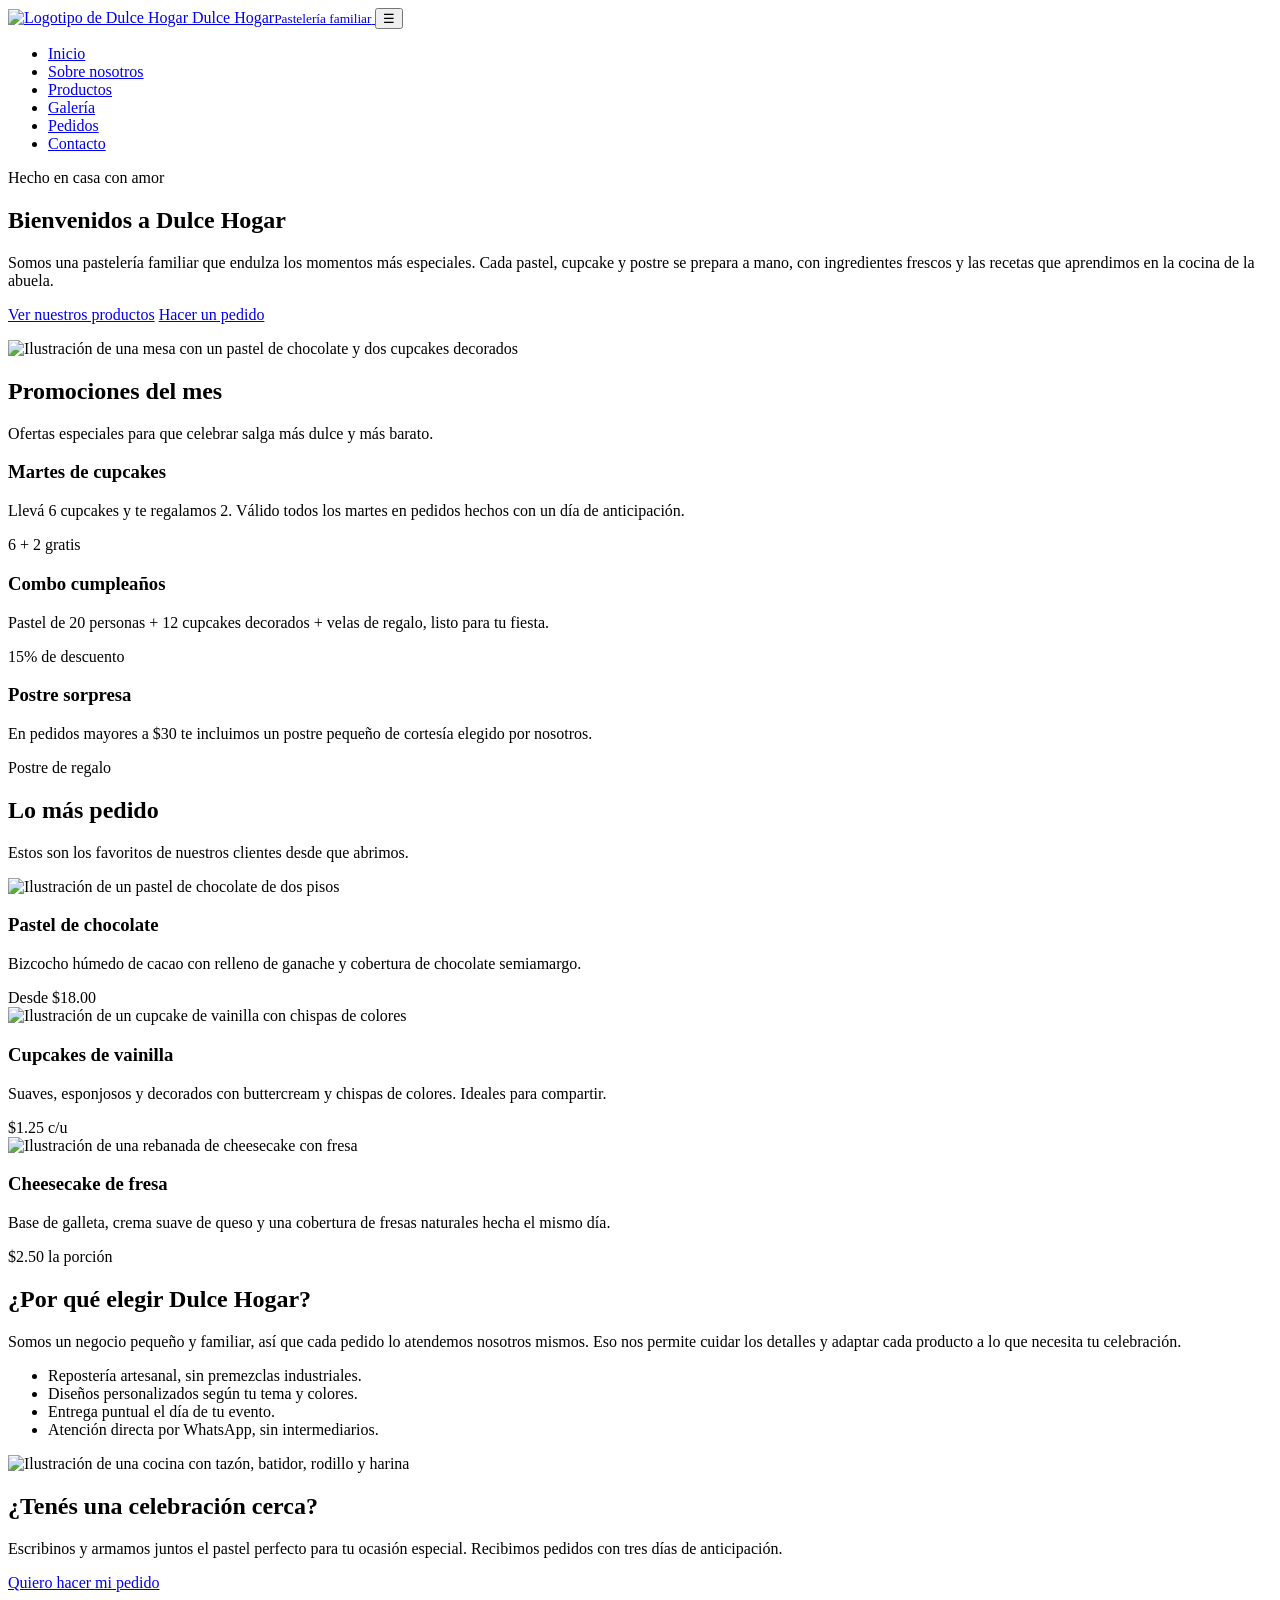
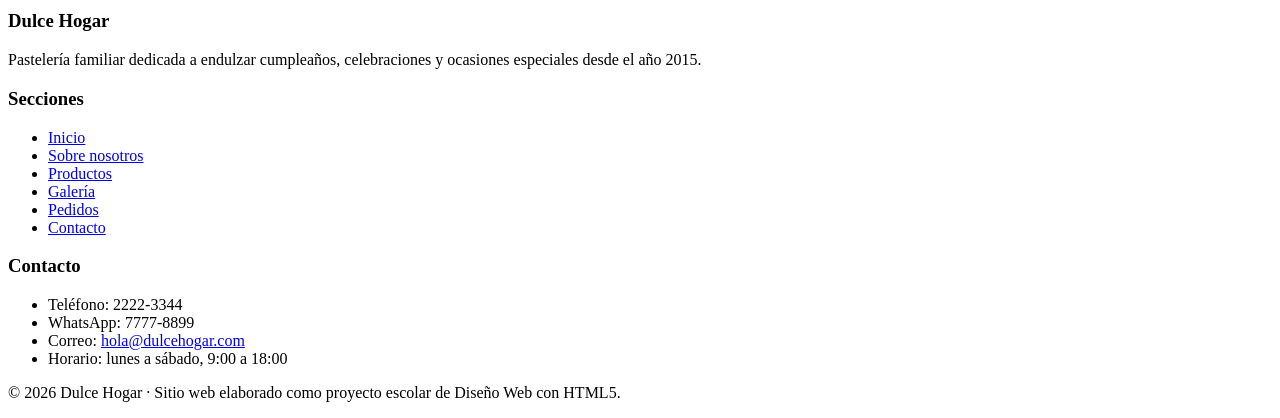
==== index.html @ d5874c00 "Add files via upload" ====
<!DOCTYPE html>
<html lang="es">
<head>
  <meta charset="UTF-8">
  <meta name="viewport" content="width=device-width, initial-scale=1.0">
  <title>Dulce Hogar | Pastelería familiar</title>
  <meta name="description" content="Dulce Hogar es una pastelería familiar que elabora pasteles, cupcakes y postres artesanales para cumpleaños, celebraciones y ocasiones especiales.">
  <meta name="author" content="Dulce Hogar">
  <link rel="icon" href="img/logo.svg" type="image/svg+xml">
  <link rel="preconnect" href="https://fonts.googleapis.com">
  <link rel="preconnect" href="https://fonts.gstatic.com" crossorigin>
  <link href="https://fonts.googleapis.com/css2?family=Nunito:wght@400;600;800&family=Playfair+Display:wght@600;700&display=swap" rel="stylesheet">
  <link rel="stylesheet" href="css/estilos.css">
</head>

<body>
  <!-- ===================== ENCABEZADO ===================== -->
  <header class="encabezado">
    <div class="contenedor barra">
      <a class="logo" href="index.html">
        <img src="img/logo.svg" alt="Logotipo de Dulce Hogar">
        <span>Dulce Hogar<small>Pastelería familiar</small></span>
      </a>

      <button class="boton-menu" type="button" aria-label="Abrir menú" aria-expanded="false" aria-controls="menu-principal">&#9776;</button>

      <nav aria-label="Menú principal">
        <ul class="menu" id="menu-principal">
          <li><a class="activo" href="index.html">Inicio</a></li>
          <li><a href="nosotros.html">Sobre nosotros</a></li>
          <li><a href="productos.html">Productos</a></li>
          <li><a href="galeria.html">Galería</a></li>
          <li><a href="pedidos.html">Pedidos</a></li>
          <li><a href="contacto.html">Contacto</a></li>
        </ul>
      </nav>
    </div>
  </header>

  <main>
    <!-- ===================== PORTADA / BIENVENIDA ===================== -->
    <section class="portada">
      <div class="contenedor">
        <div class="portada-texto">
          <span class="etiqueta">Hecho en casa con amor</span>
          <h1>Bienvenidos a Dulce Hogar</h1>
          <p>Somos una pastelería familiar que endulza los momentos más especiales.
             Cada pastel, cupcake y postre se prepara a mano, con ingredientes frescos
             y las recetas que aprendimos en la cocina de la abuela.</p>
          <p>
            <a class="boton" href="productos.html">Ver nuestros productos</a>
            <a class="boton secundario" href="pedidos.html">Hacer un pedido</a>
          </p>
        </div>
      </div>
      <img class="portada-imagen" src="img/hero.svg" alt="Ilustración de una mesa con un pastel de chocolate y dos cupcakes decorados">
    </section>

    <!-- ===================== PROMOCIONES ===================== -->
    <section class="seccion" id="promociones">
      <div class="contenedor">
        <div class="seccion-titulo">
          <h2>Promociones del mes</h2>
          <p>Ofertas especiales para que celebrar salga más dulce y más barato.</p>
        </div>

        <div class="rejilla">
          <article class="tarjeta">
            <div class="tarjeta-cuerpo">
              <h3>Martes de cupcakes</h3>
              <p>Llevá 6 cupcakes y te regalamos 2. Válido todos los martes en pedidos hechos con un día de anticipación.</p>
              <span class="precio">6 + 2 gratis</span>
            </div>
          </article>

          <article class="tarjeta">
            <div class="tarjeta-cuerpo">
              <h3>Combo cumpleaños</h3>
              <p>Pastel de 20 personas + 12 cupcakes decorados + velas de regalo, listo para tu fiesta.</p>
              <span class="precio">15% de descuento</span>
            </div>
          </article>

          <article class="tarjeta">
            <div class="tarjeta-cuerpo">
              <h3>Postre sorpresa</h3>
              <p>En pedidos mayores a $30 te incluimos un postre pequeño de cortesía elegido por nosotros.</p>
              <span class="precio">Postre de regalo</span>
            </div>
          </article>
        </div>
      </div>
    </section>

    <!-- ===================== PRODUCTOS DESTACADOS ===================== -->
    <section class="seccion alterna" id="destacados">
      <div class="contenedor">
        <div class="seccion-titulo">
          <h2>Lo más pedido</h2>
          <p>Estos son los favoritos de nuestros clientes desde que abrimos.</p>
        </div>

        <div class="rejilla">
          <article class="tarjeta">
            <img src="img/pastel-chocolate.svg" alt="Ilustración de un pastel de chocolate de dos pisos">
            <div class="tarjeta-cuerpo">
              <h3>Pastel de chocolate</h3>
              <p>Bizcocho húmedo de cacao con relleno de ganache y cobertura de chocolate semiamargo.</p>
              <span class="precio">Desde $18.00</span>
            </div>
          </article>

          <article class="tarjeta">
            <img src="img/cupcake-vainilla.svg" alt="Ilustración de un cupcake de vainilla con chispas de colores">
            <div class="tarjeta-cuerpo">
              <h3>Cupcakes de vainilla</h3>
              <p>Suaves, esponjosos y decorados con buttercream y chispas de colores. Ideales para compartir.</p>
              <span class="precio">$1.25 c/u</span>
            </div>
          </article>

          <article class="tarjeta">
            <img src="img/postre-cheesecake.svg" alt="Ilustración de una rebanada de cheesecake con fresa">
            <div class="tarjeta-cuerpo">
              <h3>Cheesecake de fresa</h3>
              <p>Base de galleta, crema suave de queso y una cobertura de fresas naturales hecha el mismo día.</p>
              <span class="precio">$2.50 la porción</span>
            </div>
          </article>
        </div>
      </div>
    </section>

    <!-- ===================== POR QUÉ ELEGIRNOS ===================== -->
    <section class="seccion">
      <div class="contenedor dos-columnas">
        <div>
          <h2>¿Por qué elegir Dulce Hogar?</h2>
          <p>Somos un negocio pequeño y familiar, así que cada pedido lo atendemos
             nosotros mismos. Eso nos permite cuidar los detalles y adaptar cada
             producto a lo que necesita tu celebración.</p>
          <ul class="ventajas">
            <li>Repostería artesanal, sin premezclas industriales.</li>
            <li>Diseños personalizados según tu tema y colores.</li>
            <li>Entrega puntual el día de tu evento.</li>
            <li>Atención directa por WhatsApp, sin intermediarios.</li>
          </ul>
        </div>
        <img src="img/cocina.svg" alt="Ilustración de una cocina con tazón, batidor, rodillo y harina">
      </div>
    </section>

    <!-- ===================== LLAMADO A LA ACCIÓN ===================== -->
    <section class="franja">
      <div class="contenedor">
        <h2>¿Tenés una celebración cerca?</h2>
        <p>Escribinos y armamos juntos el pastel perfecto para tu ocasión especial.
           Recibimos pedidos con tres días de anticipación.</p>
        <p><a class="boton" href="pedidos.html">Quiero hacer mi pedido</a></p>
      </div>
    </section>
  </main>

  <!-- ===================== PIE DE PÁGINA ===================== -->
  <footer class="pie">
    <div class="contenedor pie-rejilla">
      <div>
        <h3>Dulce Hogar</h3>
        <p>Pastelería familiar dedicada a endulzar cumpleaños, celebraciones
           y ocasiones especiales desde el año 2015.</p>
      </div>
      <div>
        <h3>Secciones</h3>
        <ul>
          <li><a href="index.html">Inicio</a></li>
          <li><a href="nosotros.html">Sobre nosotros</a></li>
          <li><a href="productos.html">Productos</a></li>
          <li><a href="galeria.html">Galería</a></li>
          <li><a href="pedidos.html">Pedidos</a></li>
          <li><a href="contacto.html">Contacto</a></li>
        </ul>
      </div>
      <div>
        <h3>Contacto</h3>
        <ul>
          <li>Teléfono: 2222-3344</li>
          <li>WhatsApp: 7777-8899</li>
          <li>Correo: <a href="mailto:hola@dulcehogar.com">hola@dulcehogar.com</a></li>
          <li>Horario: lunes a sábado, 9:00 a 18:00</li>
        </ul>
      </div>
    </div>
    <p class="pie-final">&copy; 2026 Dulce Hogar &middot; Sitio web elaborado como proyecto escolar de Diseño Web con HTML5.</p>
  </footer>

  <script src="js/menu.js"></script>
</body>
</html>
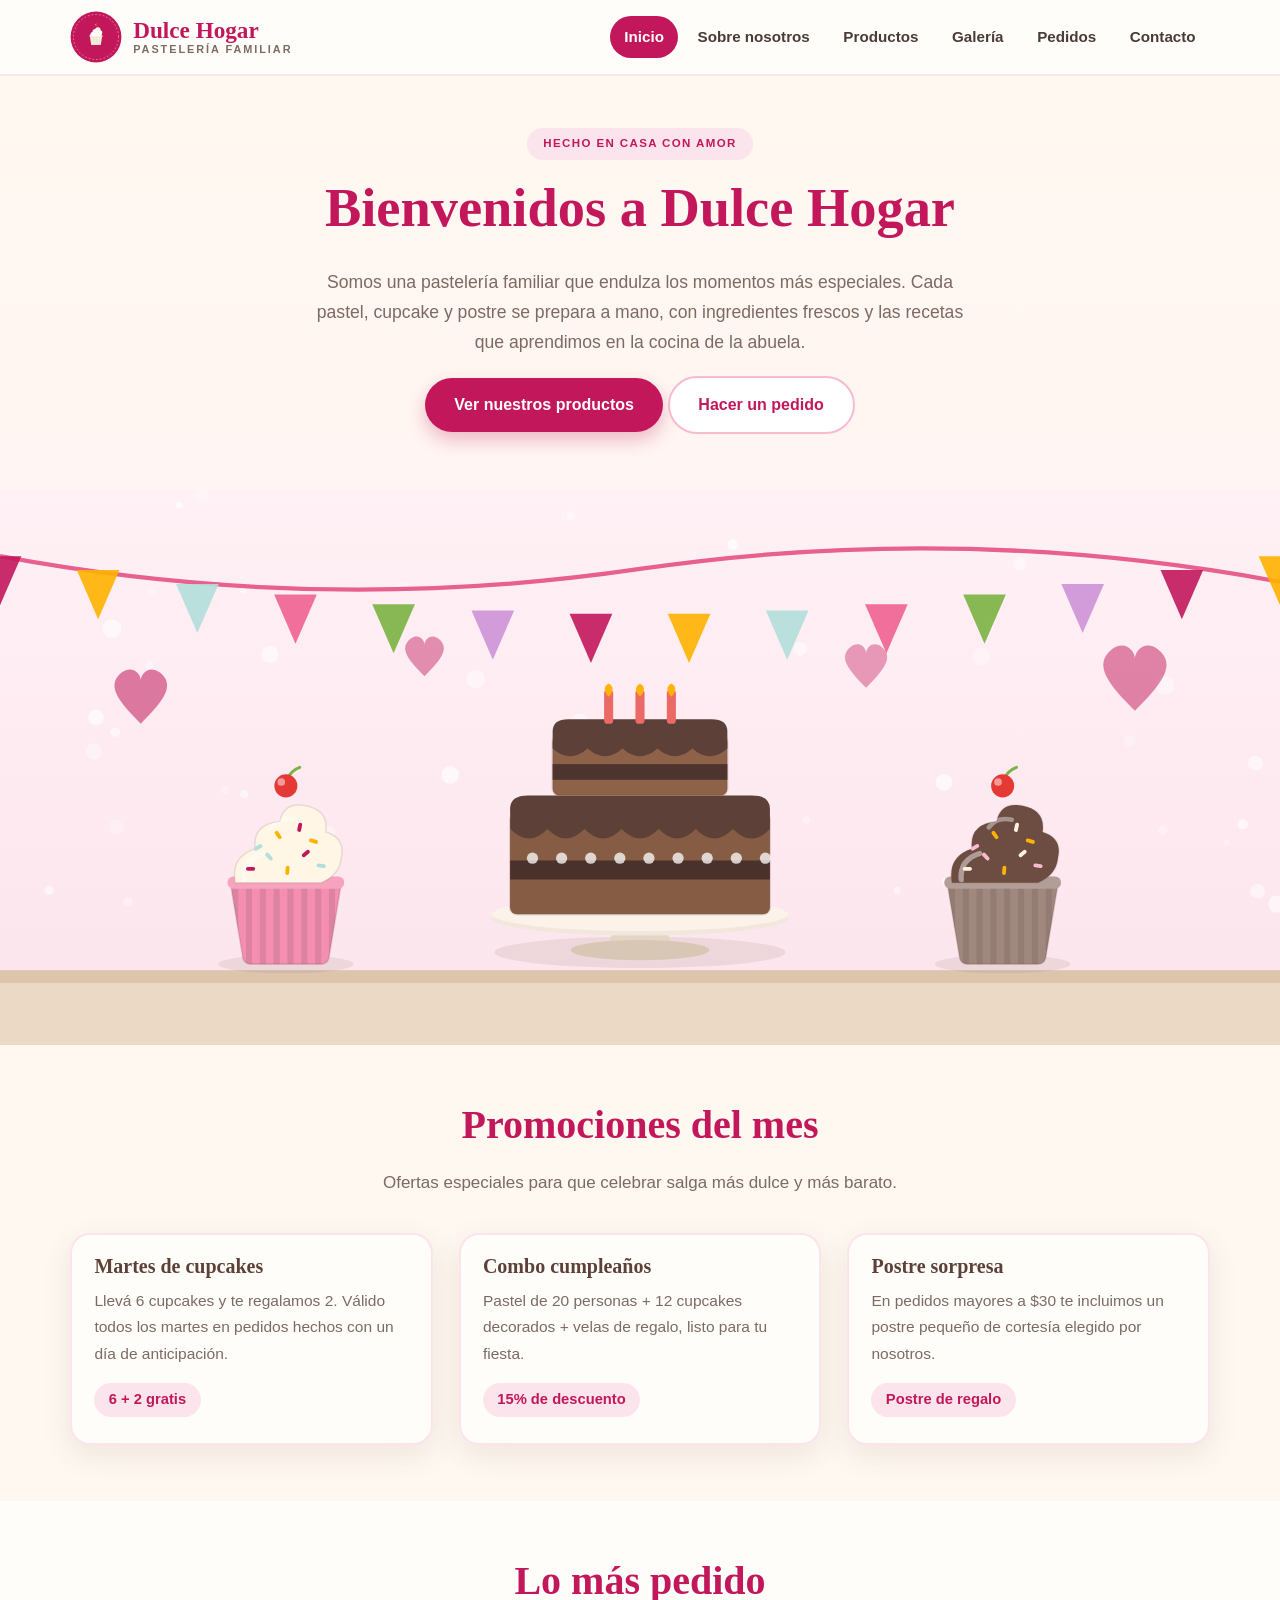
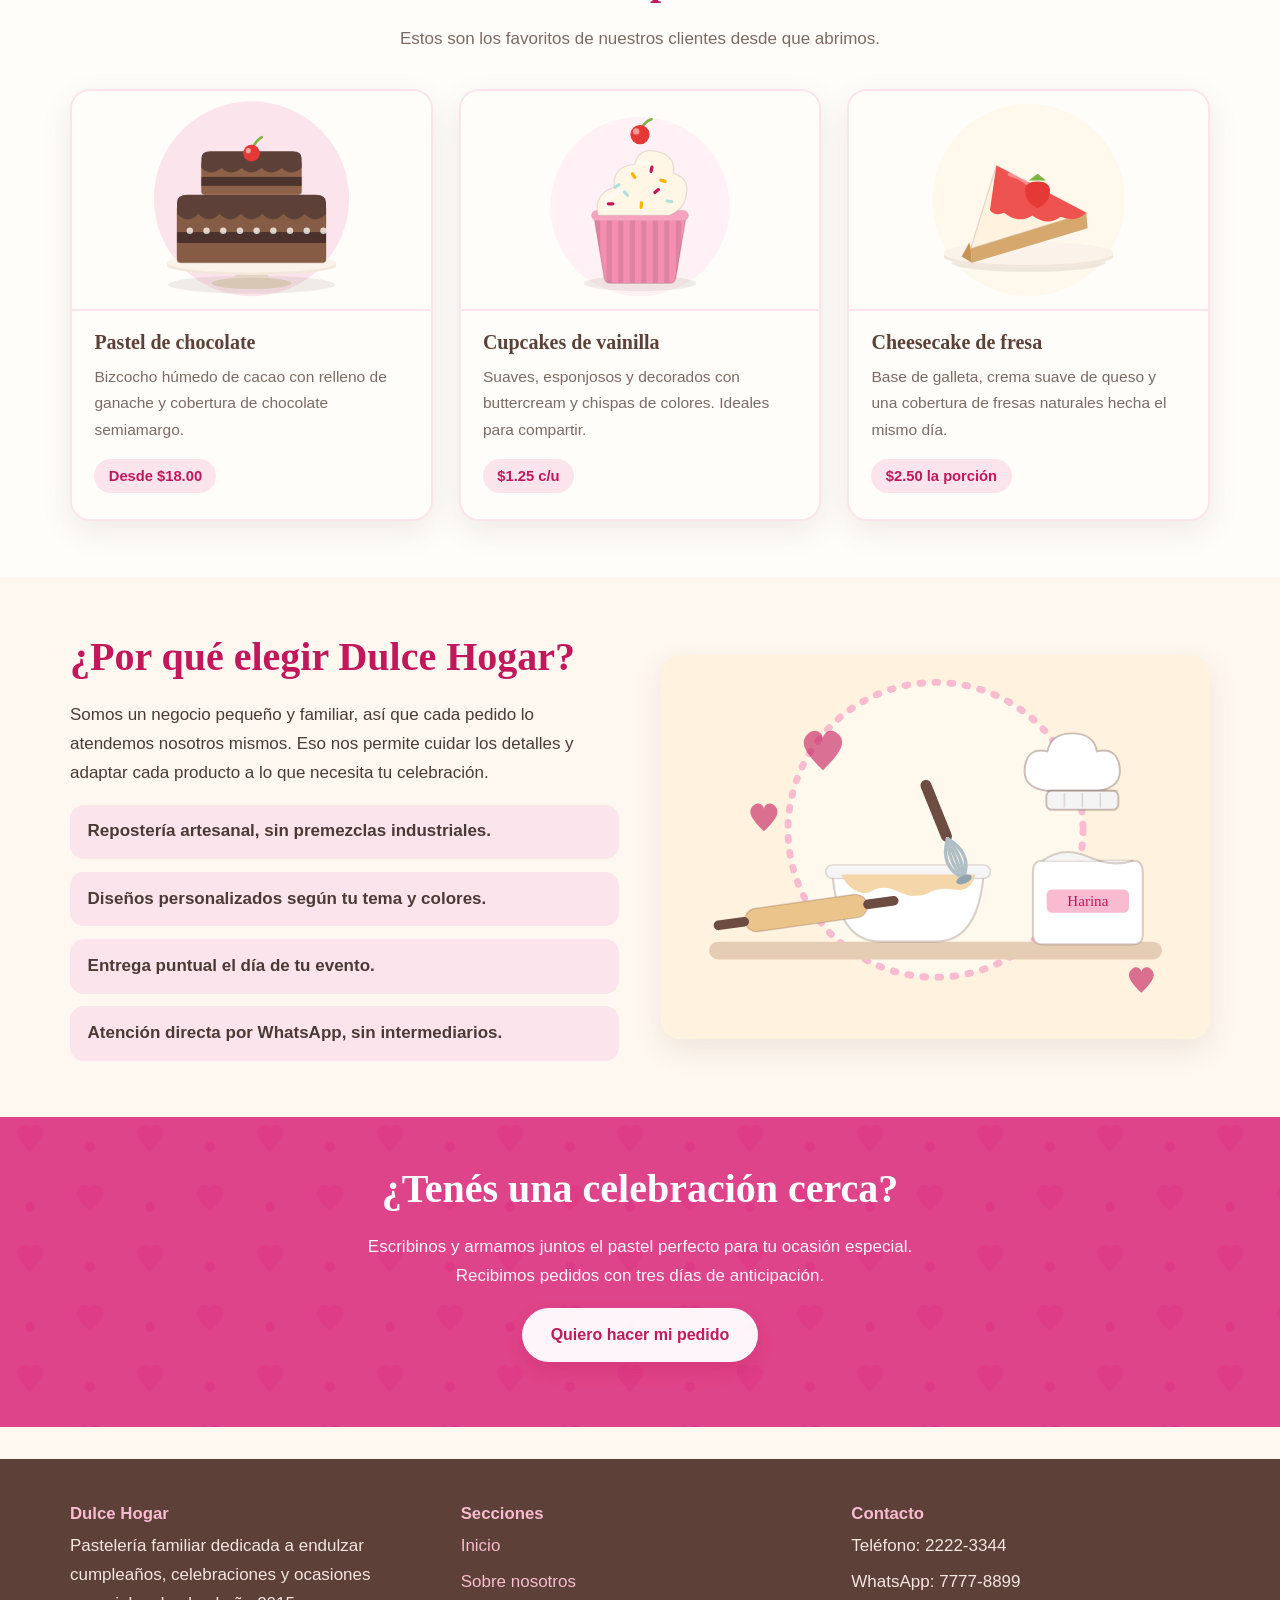
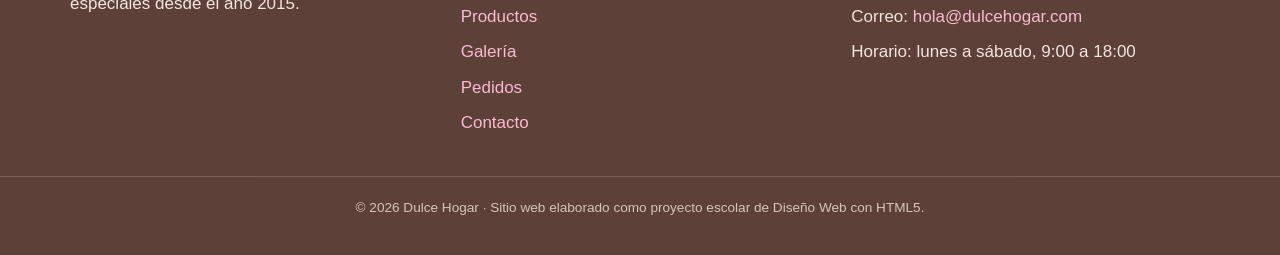
==== commit 26d709e8: "Add files via upload" ====
--- a/index.html
+++ b/index.html
@@ -6,11 +6,562 @@
   <title>Dulce Hogar | Pastelería familiar</title>
   <meta name="description" content="Dulce Hogar es una pastelería familiar que elabora pasteles, cupcakes y postres artesanales para cumpleaños, celebraciones y ocasiones especiales.">
   <meta name="author" content="Dulce Hogar">
-  <link rel="icon" href="img/logo.svg" type="image/svg+xml">
+  <link rel="icon" href="[data-uri]" type="image/svg+xml">
   <link rel="preconnect" href="https://fonts.googleapis.com">
   <link rel="preconnect" href="https://fonts.gstatic.com" crossorigin>
   <link href="https://fonts.googleapis.com/css2?family=Nunito:wght@400;600;800&family=Playfair+Display:wght@600;700&display=swap" rel="stylesheet">
-  <link rel="stylesheet" href="css/estilos.css">
+  <style>
+/* ============================================================
+   Dulce Hogar - Pastelería familiar
+   Hoja de estilos principal
+   ============================================================ */
+
+:root {
+  --rosa: #c2185b;
+  --rosa-medio: #e8608f;
+  --rosa-claro: #f8bbd0;
+  --rosa-palo: #fce4ec;
+  --crema: #fff8f0;
+  --crema-fuerte: #ffe9cf;
+  --cafe: #5d4037;
+  --texto: #4a3b36;
+  --texto-suave: #7c6a63;
+  --blanco: #fffdfa;
+  --verde: #7cb342;
+  --sombra: 0 10px 30px rgba(93, 64, 55, 0.10);
+  --sombra-fuerte: 0 18px 40px rgba(93, 64, 55, 0.18);
+  --radio: 20px;
+}
+
+/* ---------- Base ---------- */
+* { box-sizing: border-box; }
+
+html { scroll-behavior: smooth; }
+
+body {
+  margin: 0;
+  font-family: "Nunito", "Segoe UI", Arial, sans-serif;
+  color: var(--texto);
+  background: var(--crema);
+  line-height: 1.7;
+  font-size: 17px;
+}
+
+h1, h2, h3 {
+  font-family: "Playfair Display", Georgia, "Times New Roman", serif;
+  color: var(--rosa);
+  line-height: 1.2;
+  margin: 0 0 .5em;
+}
+
+h1 { font-size: clamp(2.1rem, 5vw, 3.4rem); }
+h2 { font-size: clamp(1.7rem, 3.6vw, 2.5rem); }
+h3 { font-size: 1.25rem; color: var(--cafe); }
+
+p { margin: 0 0 1em; }
+
+a { color: var(--rosa); }
+
+img { max-width: 100%; display: block; }
+
+.contenedor {
+  width: min(1140px, 92%);
+  margin-inline: auto;
+}
+
+/* ---------- Encabezado y navegación ---------- */
+.encabezado {
+  position: sticky;
+  top: 0;
+  z-index: 50;
+  background: rgba(255, 253, 250, .95);
+  backdrop-filter: blur(6px);
+  border-bottom: 2px solid var(--rosa-palo);
+}
+
+.barra {
+  display: flex;
+  align-items: center;
+  justify-content: space-between;
+  gap: 1rem;
+  padding: .7rem 0;
+}
+
+.logo {
+  display: flex;
+  align-items: center;
+  gap: .7rem;
+  text-decoration: none;
+  color: var(--rosa);
+}
+
+.logo img { width: 52px; height: 52px; }
+
+.logo span {
+  font-family: "Playfair Display", Georgia, serif;
+  font-size: 1.45rem;
+  font-weight: 700;
+  line-height: 1.1;
+}
+
+.logo small {
+  display: block;
+  font-family: "Nunito", sans-serif;
+  font-size: .68rem;
+  letter-spacing: .18em;
+  text-transform: uppercase;
+  color: var(--texto-suave);
+  font-weight: 700;
+}
+
+.menu {
+  list-style: none;
+  display: flex;
+  gap: .3rem;
+  margin: 0;
+  padding: 0;
+}
+
+.menu a {
+  display: block;
+  padding: .5rem .9rem;
+  border-radius: 999px;
+  text-decoration: none;
+  color: var(--texto);
+  font-weight: 700;
+  font-size: .95rem;
+  transition: background .2s, color .2s;
+}
+
+.menu a:hover { background: var(--rosa-palo); color: var(--rosa); }
+
+.menu a.activo { background: var(--rosa); color: #fff; }
+
+.boton-menu {
+  display: none;
+  background: var(--rosa-palo);
+  border: none;
+  border-radius: 12px;
+  padding: .55rem .8rem;
+  font-size: 1.4rem;
+  color: var(--rosa);
+  cursor: pointer;
+  line-height: 1;
+}
+
+/* ---------- Botones ---------- */
+.boton {
+  display: inline-block;
+  background: var(--rosa);
+  color: #fff;
+  text-decoration: none;
+  font-weight: 800;
+  padding: .85rem 1.8rem;
+  border-radius: 999px;
+  border: none;
+  cursor: pointer;
+  font-size: 1rem;
+  font-family: inherit;
+  box-shadow: 0 8px 18px rgba(194, 24, 91, .28);
+  transition: transform .2s, box-shadow .2s, background .2s;
+}
+
+.boton:hover { transform: translateY(-3px); box-shadow: 0 12px 24px rgba(194, 24, 91, .35); }
+
+.boton.secundario {
+  background: #fff;
+  color: var(--rosa);
+  border: 2px solid var(--rosa-claro);
+  box-shadow: none;
+}
+
+.boton.secundario:hover { background: var(--rosa-palo); }
+
+/* ---------- Portada ---------- */
+.portada {
+  position: relative;
+  background: linear-gradient(180deg, var(--crema) 0%, #fff1f5 100%);
+  padding: 3.2rem 0 0;
+  text-align: center;
+}
+
+.portada-texto {
+  max-width: 660px;
+  margin-inline: auto;
+  padding-bottom: 2.4rem;
+}
+
+.portada-imagen {
+  width: 100%;
+  height: auto;
+  display: block;
+}
+
+.portada-texto p { font-size: 1.1rem; color: var(--texto-suave); }
+
+.etiqueta {
+  display: inline-block;
+  background: var(--rosa-palo);
+  color: var(--rosa);
+  font-weight: 800;
+  letter-spacing: .12em;
+  text-transform: uppercase;
+  font-size: .72rem;
+  padding: .4rem 1rem;
+  border-radius: 999px;
+  margin-bottom: 1rem;
+}
+
+/* ---------- Cabecera interna de página ---------- */
+.cabecera-pagina {
+  background: url("[data-uri]") repeat, var(--crema-fuerte);
+  padding: 3rem 0 2.6rem;
+  text-align: center;
+  border-bottom: 2px solid var(--rosa-palo);
+}
+
+.cabecera-pagina p {
+  max-width: 640px;
+  margin-inline: auto;
+  color: var(--texto-suave);
+}
+
+/* ---------- Secciones ---------- */
+.seccion { padding: 3.5rem 0; }
+
+.seccion.alterna { background: var(--blanco); }
+
+.seccion-titulo { text-align: center; margin-bottom: 2.2rem; }
+
+.seccion-titulo p {
+  max-width: 620px;
+  margin-inline: auto;
+  color: var(--texto-suave);
+}
+
+/* ---------- Rejillas y tarjetas ---------- */
+.rejilla {
+  display: grid;
+  grid-template-columns: repeat(auto-fit, minmax(260px, 1fr));
+  gap: 1.6rem;
+}
+
+.rejilla-2 { grid-template-columns: repeat(auto-fit, minmax(300px, 1fr)); }
+
+.tarjeta {
+  background: var(--blanco);
+  border: 2px solid var(--rosa-palo);
+  border-radius: var(--radio);
+  overflow: hidden;
+  box-shadow: var(--sombra);
+  transition: transform .25s, box-shadow .25s;
+  display: flex;
+  flex-direction: column;
+}
+
+.tarjeta:hover { transform: translateY(-6px); box-shadow: var(--sombra-fuerte); }
+
+.tarjeta img {
+  width: 100%;
+  height: 220px;
+  object-fit: contain;
+  background: var(--blanco);
+  border-bottom: 2px solid var(--rosa-palo);
+}
+
+.tarjeta-cuerpo { padding: 1.2rem 1.4rem 1.6rem; flex: 1; }
+
+.tarjeta-cuerpo p { color: var(--texto-suave); font-size: .97rem; }
+
+.precio {
+  display: inline-block;
+  background: var(--rosa-palo);
+  color: var(--rosa);
+  font-weight: 800;
+  padding: .3rem .9rem;
+  border-radius: 999px;
+  font-size: .92rem;
+}
+
+/* ---------- Bloque de texto + imagen ---------- */
+.dos-columnas {
+  display: grid;
+  grid-template-columns: repeat(auto-fit, minmax(310px, 1fr));
+  gap: 2.6rem;
+  align-items: center;
+}
+
+.dos-columnas img { border-radius: var(--radio); box-shadow: var(--sombra); }
+
+/* ---------- Lista de ventajas ---------- */
+.ventajas {
+  list-style: none;
+  padding: 0;
+  margin: 0;
+  display: grid;
+  gap: .8rem;
+}
+
+.ventajas li {
+  background: var(--rosa-palo);
+  border-radius: 14px;
+  padding: .8rem 1.1rem;
+  font-weight: 600;
+}
+
+/* ---------- Pasos numerados ---------- */
+.pasos {
+  list-style: none;
+  counter-reset: paso;
+  padding: 0;
+  margin: 0;
+  display: grid;
+  grid-template-columns: repeat(auto-fit, minmax(240px, 1fr));
+  gap: 1.4rem;
+}
+
+.pasos li {
+  counter-increment: paso;
+  background: var(--blanco);
+  border: 2px solid var(--rosa-palo);
+  border-radius: var(--radio);
+  padding: 2.6rem 1.4rem 1.4rem;
+  position: relative;
+  box-shadow: var(--sombra);
+}
+
+.pasos li::before {
+  content: counter(paso);
+  position: absolute;
+  top: -22px;
+  left: 1.2rem;
+  width: 46px;
+  height: 46px;
+  display: grid;
+  place-items: center;
+  background: var(--rosa);
+  color: #fff;
+  border-radius: 50%;
+  font-weight: 800;
+  font-size: 1.2rem;
+  box-shadow: 0 6px 14px rgba(194, 24, 91, .3);
+}
+
+.pasos h3 { margin-bottom: .3rem; }
+
+/* ---------- Galería ---------- */
+.galeria {
+  display: grid;
+  grid-template-columns: repeat(auto-fit, minmax(210px, 1fr));
+  gap: 1.2rem;
+}
+
+.galeria figure {
+  margin: 0;
+  background: var(--blanco);
+  border: 2px solid var(--rosa-palo);
+  border-radius: var(--radio);
+  overflow: hidden;
+  box-shadow: var(--sombra);
+  transition: transform .25s;
+}
+
+.galeria figure:hover { transform: scale(1.03) rotate(-1deg); }
+
+.galeria img {
+  height: 190px;
+  object-fit: contain;
+  width: 100%;
+  background: var(--blanco);
+  border-bottom: 2px solid var(--rosa-palo);
+}
+
+.galeria figcaption {
+  padding: .7rem 1rem 1rem;
+  text-align: center;
+  font-weight: 700;
+  color: var(--cafe);
+  font-size: .95rem;
+}
+
+/* ---------- Formularios ---------- */
+.formulario {
+  background: var(--blanco);
+  border: 2px solid var(--rosa-palo);
+  border-radius: var(--radio);
+  padding: 1.8rem;
+  box-shadow: var(--sombra);
+  display: grid;
+  gap: 1rem;
+}
+
+.campo { display: grid; gap: .35rem; }
+
+.campo label { font-weight: 800; font-size: .93rem; color: var(--cafe); }
+
+.campo input,
+.campo select,
+.campo textarea {
+  font-family: inherit;
+  font-size: 1rem;
+  padding: .75rem .9rem;
+  border: 2px solid var(--rosa-palo);
+  border-radius: 12px;
+  background: var(--crema);
+  color: var(--texto);
+}
+
+.campo input:focus,
+.campo select:focus,
+.campo textarea:focus {
+  outline: 3px solid var(--rosa-claro);
+  border-color: var(--rosa-medio);
+}
+
+.campo textarea { min-height: 120px; resize: vertical; }
+
+.campos-dobles {
+  display: grid;
+  grid-template-columns: repeat(auto-fit, minmax(220px, 1fr));
+  gap: 1rem;
+}
+
+.aviso-form {
+  font-size: .85rem;
+  color: var(--texto-suave);
+  margin: 0;
+}
+
+/* ---------- Datos de contacto ---------- */
+.datos-contacto { list-style: none; padding: 0; margin: 0; display: grid; gap: 1rem; }
+
+.datos-contacto li {
+  background: var(--blanco);
+  border: 2px solid var(--rosa-palo);
+  border-radius: 16px;
+  padding: 1rem 1.2rem;
+}
+
+.datos-contacto strong { display: block; color: var(--rosa); }
+
+.redes { display: flex; flex-wrap: wrap; gap: .7rem; padding: 0; margin: 0; list-style: none; }
+
+.redes a {
+  display: inline-block;
+  background: var(--rosa-palo);
+  color: var(--rosa);
+  text-decoration: none;
+  font-weight: 800;
+  padding: .6rem 1.2rem;
+  border-radius: 999px;
+  transition: background .2s, color .2s;
+}
+
+.redes a:hover { background: var(--rosa); color: #fff; }
+
+/* ---------- Franja destacada ---------- */
+.franja {
+  background: var(--rosa);
+  color: #fff;
+  text-align: center;
+  padding: 3rem 0;
+  background-image: url("[data-uri]");
+  background-blend-mode: soft-light;
+}
+
+.franja h2 { color: #fff; }
+
+.franja p { max-width: 620px; margin-inline: auto; opacity: .95; }
+
+.franja .boton { background: #fff; color: var(--rosa); }
+
+/* ---------- Tabla ---------- */
+.tabla {
+  width: 100%;
+  border-collapse: collapse;
+  background: var(--blanco);
+  border-radius: var(--radio);
+  overflow: hidden;
+  box-shadow: var(--sombra);
+}
+
+.tabla caption {
+  caption-side: top;
+  text-align: left;
+  font-weight: 800;
+  color: var(--texto-suave);
+  padding-bottom: .6rem;
+}
+
+.tabla th, .tabla td { padding: .85rem 1rem; text-align: left; border-bottom: 1px solid var(--rosa-palo); }
+
+.tabla thead th { background: var(--rosa); color: #fff; }
+
+.tabla tbody tr:nth-child(even) { background: var(--rosa-palo); }
+
+.envoltorio-tabla { overflow-x: auto; }
+
+/* ---------- Pie de página ---------- */
+.pie {
+  background: var(--cafe);
+  color: #f3e5df;
+  padding: 2.8rem 0 1.4rem;
+  margin-top: 2rem;
+}
+
+.pie h3 { color: var(--rosa-claro); font-family: "Nunito", sans-serif; font-size: 1.05rem; }
+
+.pie a { color: var(--rosa-claro); text-decoration: none; }
+
+.pie a:hover { text-decoration: underline; }
+
+.pie-rejilla {
+  display: grid;
+  grid-template-columns: repeat(auto-fit, minmax(220px, 1fr));
+  gap: 2rem;
+}
+
+.pie ul { list-style: none; padding: 0; margin: 0; }
+
+.pie li { margin-bottom: .4rem; }
+
+.pie-final {
+  text-align: center;
+  border-top: 1px solid rgba(255, 255, 255, .18);
+  margin-top: 2rem;
+  padding-top: 1.2rem;
+  font-size: .85rem;
+  opacity: .8;
+}
+
+/* ---------- Responsivo ---------- */
+@media (max-width: 860px) {
+  .boton-menu { display: block; }
+
+  .menu {
+    display: none;
+    position: absolute;
+    top: 100%;
+    left: 0;
+    right: 0;
+    flex-direction: column;
+    background: var(--blanco);
+    padding: .8rem;
+    gap: .2rem;
+    border-bottom: 2px solid var(--rosa-palo);
+    box-shadow: var(--sombra);
+  }
+
+  .menu.abierto { display: flex; }
+
+  .encabezado { position: relative; }
+
+  .portada { padding: 2.2rem 0 0; }
+
+  .tarjeta img { height: 190px; }
+}
+
+  </style>
 </head>
 
 <body>
@@ -18,7 +569,7 @@
   <header class="encabezado">
     <div class="contenedor barra">
       <a class="logo" href="index.html">
-        <img src="img/logo.svg" alt="Logotipo de Dulce Hogar">
+        <img src="[data-uri]" alt="Logotipo de Dulce Hogar">
         <span>Dulce Hogar<small>Pastelería familiar</small></span>
       </a>
 
@@ -53,7 +604,7 @@
           </p>
         </div>
       </div>
-      <img class="portada-imagen" src="img/hero.svg" alt="Ilustración de una mesa con un pastel de chocolate y dos cupcakes decorados">
+      <img class="portada-imagen" src="[data-uri]" alt="Ilustración de una mesa con un pastel de chocolate y dos cupcakes decorados">
     </section>
 
     <!-- ===================== PROMOCIONES ===================== -->
@@ -102,7 +653,7 @@
 
         <div class="rejilla">
           <article class="tarjeta">
-            <img src="img/pastel-chocolate.svg" alt="Ilustración de un pastel de chocolate de dos pisos">
+            <img src="[data-uri]" alt="Ilustración de un pastel de chocolate de dos pisos">
             <div class="tarjeta-cuerpo">
               <h3>Pastel de chocolate</h3>
               <p>Bizcocho húmedo de cacao con relleno de ganache y cobertura de chocolate semiamargo.</p>
@@ -111,7 +662,7 @@
           </article>
 
           <article class="tarjeta">
-            <img src="img/cupcake-vainilla.svg" alt="Ilustración de un cupcake de vainilla con chispas de colores">
+            <img src="[data-uri]" alt="Ilustración de un cupcake de vainilla con chispas de colores">
             <div class="tarjeta-cuerpo">
               <h3>Cupcakes de vainilla</h3>
               <p>Suaves, esponjosos y decorados con buttercream y chispas de colores. Ideales para compartir.</p>
@@ -120,7 +671,7 @@
           </article>
 
           <article class="tarjeta">
-            <img src="img/postre-cheesecake.svg" alt="Ilustración de una rebanada de cheesecake con fresa">
+            <img src="[data-uri]" alt="Ilustración de una rebanada de cheesecake con fresa">
             <div class="tarjeta-cuerpo">
               <h3>Cheesecake de fresa</h3>
               <p>Base de galleta, crema suave de queso y una cobertura de fresas naturales hecha el mismo día.</p>
@@ -146,7 +697,7 @@
             <li>Atención directa por WhatsApp, sin intermediarios.</li>
           </ul>
         </div>
-        <img src="img/cocina.svg" alt="Ilustración de una cocina con tazón, batidor, rodillo y harina">
+        <img src="[data-uri]" alt="Ilustración de una cocina con tazón, batidor, rodillo y harina">
       </div>
     </section>
 
@@ -193,6 +744,34 @@
     <p class="pie-final">&copy; 2026 Dulce Hogar &middot; Sitio web elaborado como proyecto escolar de Diseño Web con HTML5.</p>
   </footer>
 
-  <script src="js/menu.js"></script>
+  <script>
+/* Menú responsivo: abre y cierra la navegación en pantallas pequeñas */
+document.addEventListener("DOMContentLoaded", function () {
+  var boton = document.querySelector(".boton-menu");
+  var menu = document.getElementById("menu-principal");
+
+  if (boton && menu) {
+    boton.addEventListener("click", function () {
+      var abierto = menu.classList.toggle("abierto");
+      boton.setAttribute("aria-expanded", abierto ? "true" : "false");
+    });
+  }
+
+  /* Mensaje de confirmación en los formularios (demostración escolar) */
+  var formularios = document.querySelectorAll("form[data-demo]");
+  formularios.forEach(function (form) {
+    form.addEventListener("submit", function (evento) {
+      evento.preventDefault();
+      var aviso = form.querySelector(".mensaje-enviado");
+      if (aviso) {
+        aviso.hidden = false;
+        aviso.focus();
+      }
+      form.reset();
+    });
+  });
+});
+
+  </script>
 </body>
 </html>
